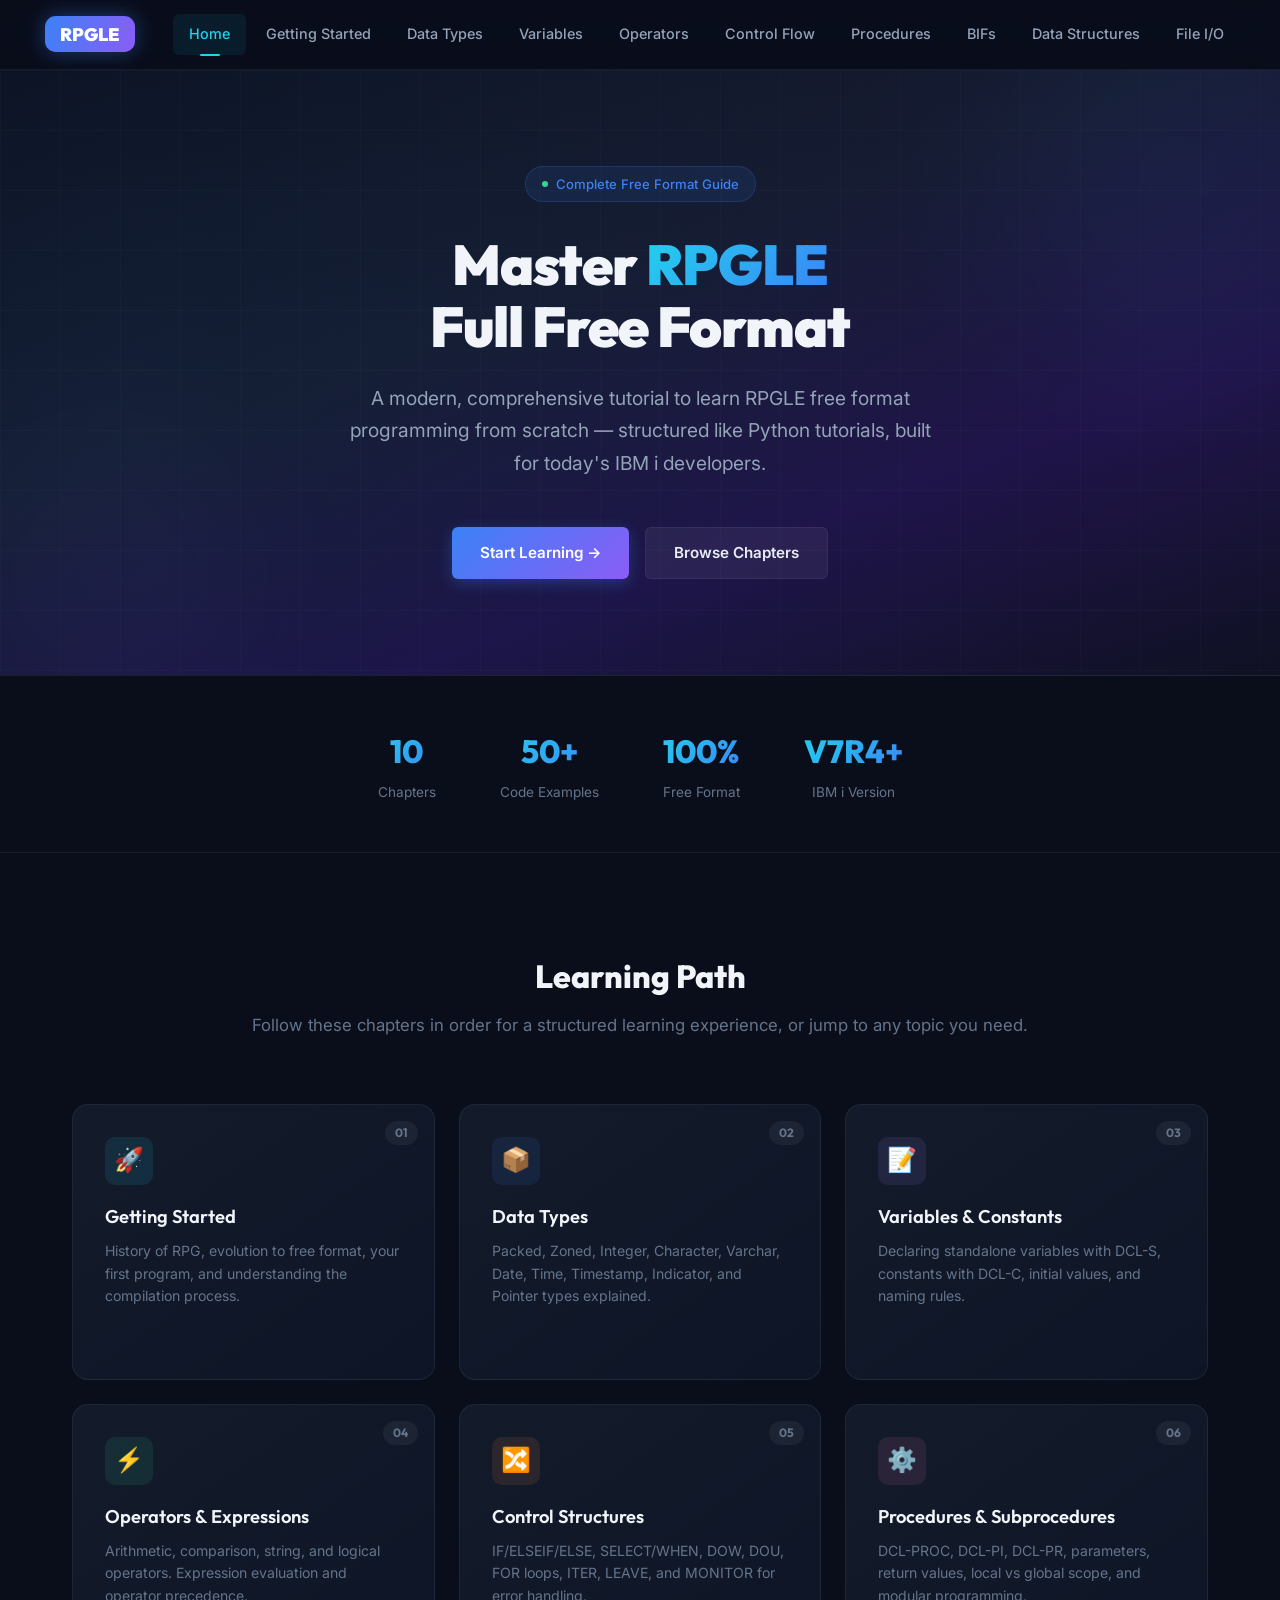
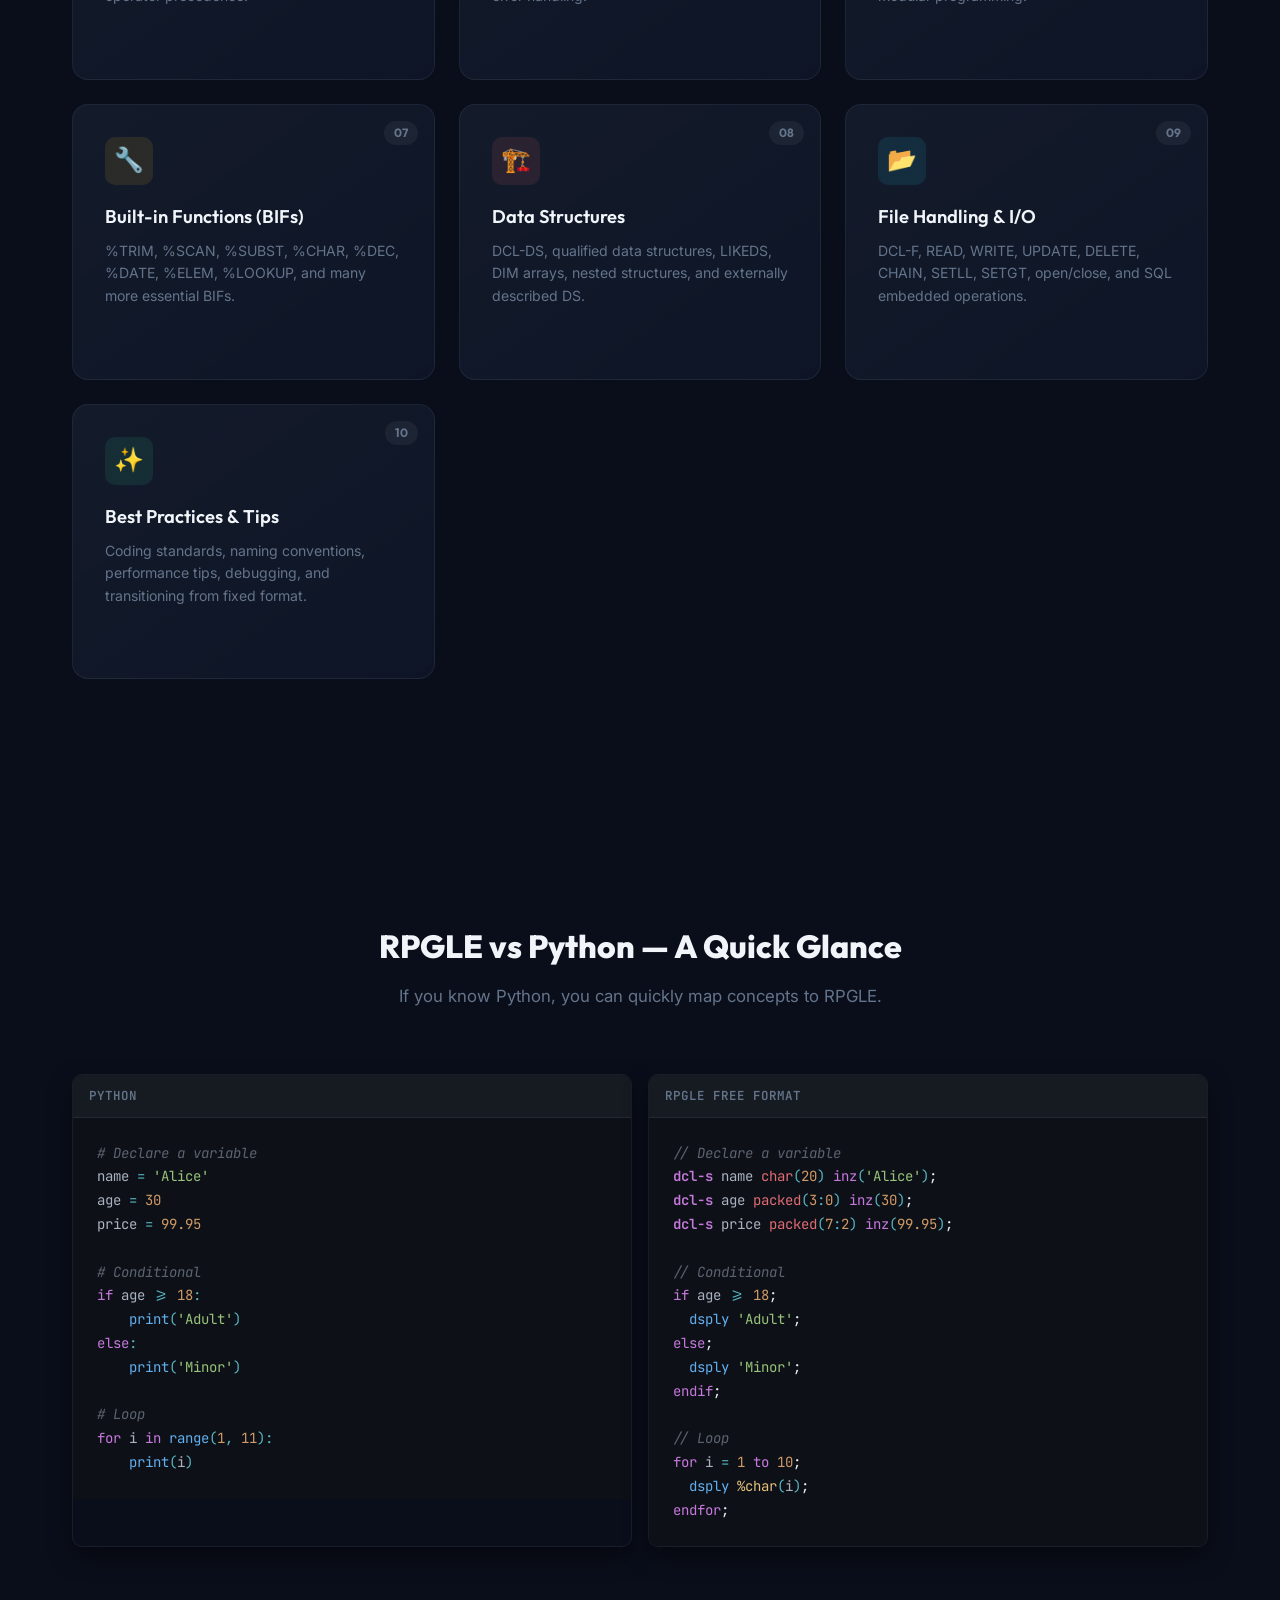
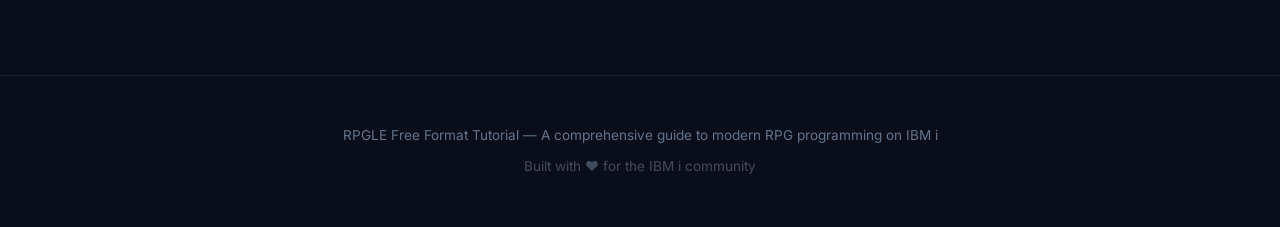
==== index.html @ e17cb0f4 "Initial commit: RPGLE Free Format Documentation" ====
<!DOCTYPE html>
<html lang="en">

<head>
  <meta charset="UTF-8">
  <meta name="viewport" content="width=device-width, initial-scale=1.0">
  <meta name="description"
    content="Learn RPGLE Full Free Format from scratch. A comprehensive, modern tutorial covering data types, variables, control structures, procedures, built-in functions, and more.">
  <title>RPGLE Free Format — Complete Programming Tutorial</title>
  <link rel="stylesheet" href="css/style.css">
  <link rel="icon"
    href="data:image/svg+xml,<svg xmlns='http://www.w3.org/2000/svg' viewBox='0 0 100 40'><rect width='100' height='40' rx='12' fill='%233b82f6'/><text x='50%25' y='58%25' text-anchor='middle' dominant-baseline='middle' fill='white' font-family='sans-serif' font-weight='900' font-size='18'>RPGLE</text></svg>">
</head>

<body>

  <!-- Header -->
  <header class="site-header">
    <div class="header-inner">
      <a href="index.html" class="logo">
        <div class="logo-icon">
          <svg viewBox="0 0 100 40" fill="none" xmlns="http://www.w3.org/2000/svg">
            <rect width="100" height="40" rx="12" fill="url(#logo_grad)" />
            <text x="50%" y="58%" text-anchor="middle" dominant-baseline="middle" fill="white"
              font-family="Outfit, sans-serif" font-weight="900" font-size="20">RPGLE</text>
            <defs>
              <linearGradient id="logo_grad" x1="0" y1="0" x2="100" y2="40" gradientUnits="userSpaceOnUse">
                <stop stop-color="#3b82f6" />
                <stop offset="1" stop-color="#8b5cf6" />
              </linearGradient>
            </defs>
          </svg>
        </div>
      </a>
      <nav>
        <ul class="nav-links">
          <li><a href="index.html" class="active">Home</a></li>
          <li><a href="pages/getting-started.html">Getting Started</a></li>
          <li><a href="pages/data-types.html">Data Types</a></li>
          <li><a href="pages/variables.html">Variables</a></li>
          <li><a href="pages/operators.html">Operators</a></li>
          <li><a href="pages/control-structures.html">Control Flow</a></li>
          <li><a href="pages/procedures.html">Procedures</a></li>
          <li><a href="pages/built-in-functions.html">BIFs</a></li>
          <li><a href="pages/data-structures.html">Data Structures</a></li>
          <li><a href="pages/file-operations.html">File I/O</a></li>
        </ul>
      </nav>
      <button class="menu-toggle" aria-label="Toggle menu">☰</button>
    </div>
  </header>

  <main class="main-wrapper">

    <!-- Hero Section -->
    <section class="hero">
      <div class="grid-bg"></div>
      <div class="orb orb-1"></div>
      <div class="orb orb-2"></div>
      <div class="hero-content">
        <div class="hero-badge">
          <span class="dot"></span>
          Complete Free Format Guide
        </div>
        <h1>
          <span class="line">Master <span class="gradient-text">RPGLE</span></span>
          <span class="line">Full Free Format</span>
        </h1>
        <p>A modern, comprehensive tutorial to learn RPGLE free format programming from scratch — structured like Python
          tutorials, built for today's IBM i developers.</p>
        <div class="hero-actions">
          <a href="pages/getting-started.html" class="btn btn-primary">
            Start Learning →
          </a>
          <a href="#chapters" class="btn btn-secondary">
            Browse Chapters
          </a>
        </div>
      </div>
    </section>

    <!-- Stats Bar -->
    <div class="stats-bar fade-in">
      <div class="stat-item">
        <div class="stat-value">10</div>
        <div class="stat-label">Chapters</div>
      </div>
      <div class="stat-item">
        <div class="stat-value">50+</div>
        <div class="stat-label">Code Examples</div>
      </div>
      <div class="stat-item">
        <div class="stat-value">100%</div>
        <div class="stat-label">Free Format</div>
      </div>
      <div class="stat-item">
        <div class="stat-value">V7R4+</div>
        <div class="stat-label">IBM i Version</div>
      </div>
    </div>

    <!-- Chapters Grid -->
    <section class="features-section" id="chapters">
      <h2>Learning Path</h2>
      <p>Follow these chapters in order for a structured learning experience, or jump to any topic you need.</p>

      <div class="cards-grid">

        <!-- Chapter 1 -->
        <a href="pages/getting-started.html" class="topic-card card-cyan fade-in">
          <span class="card-number">01</span>
          <div class="card-icon">🚀</div>
          <h3>Getting Started</h3>
          <p>History of RPG, evolution to free format, your first program, and understanding the compilation process.
          </p>
          <div class="card-arrow">Start here →</div>
        </a>

        <!-- Chapter 2 -->
        <a href="pages/data-types.html" class="topic-card card-blue fade-in">
          <span class="card-number">02</span>
          <div class="card-icon">📦</div>
          <h3>Data Types</h3>
          <p>Packed, Zoned, Integer, Character, Varchar, Date, Time, Timestamp, Indicator, and Pointer types explained.
          </p>
          <div class="card-arrow">Learn more →</div>
        </a>

        <!-- Chapter 3 -->
        <a href="pages/variables.html" class="topic-card card-purple fade-in">
          <span class="card-number">03</span>
          <div class="card-icon">📝</div>
          <h3>Variables & Constants</h3>
          <p>Declaring standalone variables with DCL-S, constants with DCL-C, initial values, and naming rules.</p>
          <div class="card-arrow">Learn more →</div>
        </a>

        <!-- Chapter 4 -->
        <a href="pages/operators.html" class="topic-card card-green fade-in">
          <span class="card-number">04</span>
          <div class="card-icon">⚡</div>
          <h3>Operators & Expressions</h3>
          <p>Arithmetic, comparison, string, and logical operators. Expression evaluation and operator precedence.</p>
          <div class="card-arrow">Learn more →</div>
        </a>

        <!-- Chapter 5 -->
        <a href="pages/control-structures.html" class="topic-card card-orange fade-in">
          <span class="card-number">05</span>
          <div class="card-icon">🔀</div>
          <h3>Control Structures</h3>
          <p>IF/ELSEIF/ELSE, SELECT/WHEN, DOW, DOU, FOR loops, ITER, LEAVE, and MONITOR for error handling.</p>
          <div class="card-arrow">Learn more →</div>
        </a>

        <!-- Chapter 6 -->
        <a href="pages/procedures.html" class="topic-card card-pink fade-in">
          <span class="card-number">06</span>
          <div class="card-icon">⚙️</div>
          <h3>Procedures & Subprocedures</h3>
          <p>DCL-PROC, DCL-PI, DCL-PR, parameters, return values, local vs global scope, and modular programming.</p>
          <div class="card-arrow">Learn more →</div>
        </a>

        <!-- Chapter 7 -->
        <a href="pages/built-in-functions.html" class="topic-card card-yellow fade-in">
          <span class="card-number">07</span>
          <div class="card-icon">🔧</div>
          <h3>Built-in Functions (BIFs)</h3>
          <p>%TRIM, %SCAN, %SUBST, %CHAR, %DEC, %DATE, %ELEM, %LOOKUP, and many more essential BIFs.</p>
          <div class="card-arrow">Learn more →</div>
        </a>

        <!-- Chapter 8 -->
        <a href="pages/data-structures.html" class="topic-card card-red fade-in">
          <span class="card-number">08</span>
          <div class="card-icon">🏗️</div>
          <h3>Data Structures</h3>
          <p>DCL-DS, qualified data structures, LIKEDS, DIM arrays, nested structures, and externally described DS.</p>
          <div class="card-arrow">Learn more →</div>
        </a>

        <!-- Chapter 9 -->
        <a href="pages/file-operations.html" class="topic-card card-cyan fade-in">
          <span class="card-number">09</span>
          <div class="card-icon">📂</div>
          <h3>File Handling & I/O</h3>
          <p>DCL-F, READ, WRITE, UPDATE, DELETE, CHAIN, SETLL, SETGT, open/close, and SQL embedded operations.</p>
          <div class="card-arrow">Learn more →</div>
        </a>

        <!-- Chapter 10 -->
        <a href="pages/best-practices.html" class="topic-card card-green fade-in">
          <span class="card-number">10</span>
          <div class="card-icon">✨</div>
          <h3>Best Practices & Tips</h3>
          <p>Coding standards, naming conventions, performance tips, debugging, and transitioning from fixed format.</p>
          <div class="card-arrow">Learn more →</div>
        </a>

      </div>
    </section>

    <!-- Quick Comparison Section -->
    <section class="features-section">
      <h2>RPGLE vs Python — A Quick Glance</h2>
      <p>If you know Python, you can quickly map concepts to RPGLE.</p>

      <div class="comparison-wrapper fade-in">
        <div class="code-block">
          <div class="code-header">
            <span class="code-lang">Python</span>
          </div>
          <div class="code-content">
            <pre><span class="cm"># Declare a variable</span>
<span class="id">name</span> <span class="op">=</span> <span class="st">'Alice'</span>
<span class="id">age</span> <span class="op">=</span> <span class="nm">30</span>
<span class="id">price</span> <span class="op">=</span> <span class="nm">99.95</span>

<span class="cm"># Conditional</span>
<span class="kw">if</span> <span class="id">age</span> <span class="op">>=</span> <span class="nm">18</span><span class="op">:</span>
    <span class="fn">print</span><span class="op">(</span><span class="st">'Adult'</span><span class="op">)</span>
<span class="kw">else</span><span class="op">:</span>
    <span class="fn">print</span><span class="op">(</span><span class="st">'Minor'</span><span class="op">)</span>

<span class="cm"># Loop</span>
<span class="kw">for</span> <span class="id">i</span> <span class="kw">in</span> <span class="fn">range</span><span class="op">(</span><span class="nm">1</span><span class="op">,</span> <span class="nm">11</span><span class="op">):</span>
    <span class="fn">print</span><span class="op">(</span><span class="id">i</span><span class="op">)</span></pre>
          </div>
        </div>

        <div class="code-block">
          <div class="code-header">
            <span class="code-lang">RPGLE Free Format</span>
          </div>
          <div class="code-content">
            <pre><span class="cm">// Declare a variable</span>
<span class="dc">dcl-s</span> <span class="id">name</span> <span class="dt">char</span><span class="op">(</span><span class="nm">20</span><span class="op">)</span> <span class="kw">inz</span><span class="op">(</span><span class="st">'Alice'</span><span class="op">)</span>;
<span class="dc">dcl-s</span> <span class="id">age</span> <span class="dt">packed</span><span class="op">(</span><span class="nm">3</span><span class="op">:</span><span class="nm">0</span><span class="op">)</span> <span class="kw">inz</span><span class="op">(</span><span class="nm">30</span><span class="op">)</span>;
<span class="dc">dcl-s</span> <span class="id">price</span> <span class="dt">packed</span><span class="op">(</span><span class="nm">7</span><span class="op">:</span><span class="nm">2</span><span class="op">)</span> <span class="kw">inz</span><span class="op">(</span><span class="nm">99.95</span><span class="op">)</span>;

<span class="cm">// Conditional</span>
<span class="kw">if</span> <span class="id">age</span> <span class="op">>=</span> <span class="nm">18</span>;
  <span class="fn">dsply</span> <span class="st">'Adult'</span>;
<span class="kw">else</span>;
  <span class="fn">dsply</span> <span class="st">'Minor'</span>;
<span class="kw">endif</span>;

<span class="cm">// Loop</span>
<span class="kw">for</span> <span class="id">i</span> <span class="op">=</span> <span class="nm">1</span> <span class="kw">to</span> <span class="nm">10</span>;
  <span class="fn">dsply</span> <span class="bi">%char</span><span class="op">(</span><span class="id">i</span><span class="op">)</span>;
<span class="kw">endfor</span>;</pre>
          </div>
        </div>
      </div>
    </section>

  </main>

  <!-- Footer -->
  <footer class="site-footer">
    <div class="footer-inner">
      <p>RPGLE Free Format Tutorial — A comprehensive guide to modern RPG programming on IBM i</p>
      <p style="margin-top: 8px; opacity: 0.6;">Built with ❤️ for the IBM i community</p>
    </div>
  </footer>

  <!-- Back to Top -->
  <button class="back-to-top" aria-label="Back to top">↑</button>

  <script src="js/main.js"></script>
</body>

</html>
---- css/style.css ----
/* ============================================
   RPGLE Free Format Tutorial - Design System
   ============================================ */

/* === Google Fonts === */
@import url('https://fonts.googleapis.com/css2?family=Inter:wght@300;400;500;600;700;800;900&family=JetBrains+Mono:wght@400;500;600;700&family=Outfit:wght@300;400;500;600;700;800&display=swap');

/* === CSS Custom Properties (Design Tokens) === */
:root {
    /* Color Palette */
    --bg-primary: #0a0e1a;
    --bg-secondary: #111827;
    --bg-tertiary: #1a2035;
    --bg-card: #151c2e;
    --bg-card-hover: #1c2540;
    --bg-code: #0d1117;
    --bg-code-header: #161b22;
    --bg-inline-code: rgba(99, 179, 237, 0.12);

    --text-primary: #e8edf5;
    --text-secondary: #94a3b8;
    --text-tertiary: #64748b;
    --text-accent: #38bdf8;
    --text-heading: #f1f5f9;

    --accent-cyan: #22d3ee;
    --accent-blue: #3b82f6;
    --accent-purple: #a78bfa;
    --accent-pink: #f472b6;
    --accent-green: #34d399;
    --accent-orange: #fb923c;
    --accent-yellow: #fbbf24;
    --accent-red: #f87171;

    --gradient-primary: linear-gradient(135deg, #3b82f6, #8b5cf6);
    --gradient-secondary: linear-gradient(135deg, #22d3ee, #3b82f6);
    --gradient-accent: linear-gradient(135deg, #a78bfa, #f472b6);
    --gradient-hero: linear-gradient(160deg, #0a0e1a 0%, #111827 40%, #1a1040 70%, #0a0e1a 100%);
    --gradient-card: linear-gradient(145deg, rgba(30, 41, 59, 0.5), rgba(15, 23, 42, 0.8));

    --border-color: rgba(148, 163, 184, 0.1);
    --border-active: rgba(59, 130, 246, 0.5);

    --shadow-sm: 0 1px 2px rgba(0, 0, 0, 0.3);
    --shadow-md: 0 4px 6px -1px rgba(0, 0, 0, 0.4);
    --shadow-lg: 0 10px 25px -3px rgba(0, 0, 0, 0.5);
    --shadow-xl: 0 25px 50px -12px rgba(0, 0, 0, 0.6);
    --shadow-glow: 0 0 40px rgba(59, 130, 246, 0.15);
    --shadow-glow-cyan: 0 0 40px rgba(34, 211, 238, 0.1);

    /* Typography */
    --font-sans: 'Inter', -apple-system, BlinkMacSystemFont, 'Segoe UI', sans-serif;
    --font-heading: 'Outfit', 'Inter', sans-serif;
    --font-mono: 'JetBrains Mono', 'Fira Code', 'Consolas', monospace;

    /* Spacing */
    --space-xs: 0.25rem;
    --space-sm: 0.5rem;
    --space-md: 1rem;
    --space-lg: 1.5rem;
    --space-xl: 2rem;
    --space-2xl: 3rem;
    --space-3xl: 4rem;
    --space-4xl: 6rem;

    /* Radius */
    --radius-sm: 6px;
    --radius-md: 10px;
    --radius-lg: 16px;
    --radius-xl: 24px;
    --radius-full: 9999px;

    /* Transitions */
    --transition-fast: 150ms ease;
    --transition-base: 250ms ease;
    --transition-slow: 400ms ease;
    --transition-spring: 500ms cubic-bezier(0.34, 1.56, 0.64, 1);

    /* Layout */
    --max-width: 1200px;
    --sidebar-width: 280px;
    --header-height: 70px;
}

/* === Reset & Base === */
*,
*::before,
*::after {
    margin: 0;
    padding: 0;
    box-sizing: border-box;
}

html {
    scroll-behavior: smooth;
    scroll-padding-top: calc(var(--header-height) + 20px);
}

body {
    font-family: var(--font-sans);
    background: var(--bg-primary);
    color: var(--text-primary);
    line-height: 1.7;
    font-size: 16px;
    -webkit-font-smoothing: antialiased;
    -moz-osx-font-smoothing: grayscale;
    overflow-x: hidden;
}

a {
    color: var(--accent-cyan);
    text-decoration: none;
    transition: color var(--transition-fast);
}

a:hover {
    color: var(--accent-blue);
}

img {
    max-width: 100%;
    height: auto;
}

/* === Scrollbar === */
::-webkit-scrollbar {
    width: 8px;
    height: 8px;
}

::-webkit-scrollbar-track {
    background: var(--bg-primary);
}

::-webkit-scrollbar-thumb {
    background: var(--bg-tertiary);
    border-radius: var(--radius-full);
}

::-webkit-scrollbar-thumb:hover {
    background: var(--text-tertiary);
}

/* === Selection === */
::selection {
    background: rgba(59, 130, 246, 0.3);
    color: var(--text-primary);
}

/* === Header / Navigation === */
.site-header {
    position: fixed;
    top: 0;
    left: 0;
    right: 0;
    height: var(--header-height);
    background: rgba(10, 14, 26, 0.85);
    backdrop-filter: blur(20px) saturate(180%);
    -webkit-backdrop-filter: blur(20px) saturate(180%);
    border-bottom: 1px solid var(--border-color);
    z-index: 1000;
    display: flex;
    align-items: center;
    justify-content: center;
    padding: 0 var(--space-xl);
}

.header-inner {
    display: flex;
    align-items: center;
    justify-content: space-between;
    width: 100%;
    max-width: var(--max-width);
}

.logo {
    display: flex;
    align-items: center;
    text-decoration: none;
    transition: transform var(--transition-base);
}

.logo:hover {
    transform: scale(1.05);
}

.logo .logo-icon {
    width: 100px;
    height: 36px;
    display: flex;
    align-items: center;
    justify-content: center;
    position: relative;
    transition: all var(--transition-spring);
}

.logo:hover .logo-icon {
    transform: translateY(-2px);
}

.logo .logo-icon svg {
    width: 100%;
    height: 100%;
    filter: drop-shadow(0 0 10px rgba(59, 130, 246, 0.4));
}

.logo span {
    letter-spacing: -0.5px;
}

.logo span.highlight {
    background: var(--gradient-secondary);
    -webkit-background-clip: text;
    -webkit-text-fill-color: transparent;
    background-clip: text;
    font-weight: 900;
}

.nav-links {
    display: flex;
    align-items: center;
    gap: var(--space-xs);
    list-style: none;
}

.nav-links a {
    display: flex;
    align-items: center;
    gap: 6px;
    padding: 8px 16px;
    border-radius: var(--radius-sm);
    color: var(--text-secondary);
    font-size: 0.9rem;
    font-weight: 500;
    transition: all var(--transition-base);
    position: relative;
}

.nav-links a:hover {
    color: var(--text-primary);
    background: rgba(255, 255, 255, 0.05);
}

.nav-links a.active {
    color: var(--accent-cyan);
    background: rgba(34, 211, 238, 0.08);
}

.nav-links a.active::after {
    content: '';
    position: absolute;
    bottom: -1px;
    left: 50%;
    transform: translateX(-50%);
    width: 20px;
    height: 2px;
    background: var(--accent-cyan);
    border-radius: var(--radius-full);
}

/* Mobile Menu Toggle */
.menu-toggle {
    display: none;
    background: none;
    border: none;
    color: var(--text-secondary);
    font-size: 1.5rem;
    cursor: pointer;
    padding: 8px;
}

/* === Main Layout === */
.main-wrapper {
    margin-top: var(--header-height);
    min-height: calc(100vh - var(--header-height));
}

/* === Page Content with Sidebar === */
.page-layout {
    display: flex;
    max-width: var(--max-width);
    margin: 0 auto;
    padding: var(--space-2xl) var(--space-xl);
    gap: var(--space-3xl);
}

/* === Sidebar Navigation === */
.sidebar {
    position: sticky;
    top: calc(var(--header-height) + 24px);
    width: var(--sidebar-width);
    flex-shrink: 0;
    max-height: calc(100vh - var(--header-height) - 48px);
    overflow-y: auto;
    padding-right: var(--space-md);
}

.sidebar::-webkit-scrollbar {
    width: 3px;
}

.sidebar-section {
    margin-bottom: var(--space-xl);
}

.sidebar-title {
    font-family: var(--font-heading);
    font-size: 0.75rem;
    font-weight: 700;
    text-transform: uppercase;
    letter-spacing: 1.5px;
    color: var(--text-tertiary);
    margin-bottom: var(--space-sm);
    padding-left: var(--space-sm);
}

.sidebar-links {
    list-style: none;
    display: flex;
    flex-direction: column;
    gap: 2px;
}

.sidebar-links a {
    display: block;
    padding: 8px 12px;
    border-radius: var(--radius-sm);
    color: var(--text-secondary);
    font-size: 0.875rem;
    font-weight: 450;
    transition: all var(--transition-fast);
    border-left: 2px solid transparent;
}

.sidebar-links a:hover {
    color: var(--text-primary);
    background: rgba(255, 255, 255, 0.03);
    border-left-color: var(--border-active);
}

.sidebar-links a.active {
    color: var(--accent-cyan);
    background: rgba(34, 211, 238, 0.06);
    border-left-color: var(--accent-cyan);
    font-weight: 500;
}

.sidebar-links .sub-link {
    padding-left: 28px;
    font-size: 0.82rem;
}

/* === Content Area === */
.content {
    flex: 1;
    min-width: 0;
    max-width: 820px;
}

/* === Typography === */
.content h1 {
    font-family: var(--font-heading);
    font-size: 2.5rem;
    font-weight: 800;
    color: var(--text-heading);
    line-height: 1.2;
    margin-bottom: var(--space-md);
    letter-spacing: -0.5px;
}

.content h1 .gradient-text {
    background: var(--gradient-secondary);
    -webkit-background-clip: text;
    -webkit-text-fill-color: transparent;
    background-clip: text;
}

.content h2 {
    font-family: var(--font-heading);
    font-size: 1.75rem;
    font-weight: 700;
    color: var(--text-heading);
    margin-top: var(--space-3xl);
    margin-bottom: var(--space-lg);
    padding-bottom: var(--space-sm);
    border-bottom: 1px solid var(--border-color);
    letter-spacing: -0.3px;
}

.content h3 {
    font-family: var(--font-heading);
    font-size: 1.3rem;
    font-weight: 600;
    color: var(--text-heading);
    margin-top: var(--space-2xl);
    margin-bottom: var(--space-md);
}

.content h4 {
    font-family: var(--font-heading);
    font-size: 1.1rem;
    font-weight: 600;
    color: var(--text-heading);
    margin-top: var(--space-xl);
    margin-bottom: var(--space-sm);
}

.content p {
    color: var(--text-secondary);
    margin-bottom: var(--space-lg);
    font-size: 1rem;
    line-height: 1.8;
}

.content .lead {
    font-size: 1.15rem;
    color: var(--text-secondary);
    line-height: 1.8;
    margin-bottom: var(--space-2xl);
}

.content ul,
.content ol {
    margin-bottom: var(--space-lg);
    padding-left: var(--space-xl);
    color: var(--text-secondary);
}

.content li {
    margin-bottom: var(--space-sm);
    line-height: 1.7;
}

.content li::marker {
    color: var(--accent-cyan);
}

/* === Code Blocks === */
.code-block {
    margin: var(--space-lg) 0 var(--space-xl);
    border-radius: var(--radius-md);
    overflow: hidden;
    border: 1px solid var(--border-color);
    box-shadow: var(--shadow-lg);
}

.code-header {
    display: flex;
    align-items: center;
    justify-content: space-between;
    background: var(--bg-code-header);
    padding: 10px 16px;
    border-bottom: 1px solid var(--border-color);
}

.code-header .code-lang {
    font-family: var(--font-mono);
    font-size: 0.78rem;
    font-weight: 600;
    color: var(--text-tertiary);
    text-transform: uppercase;
    letter-spacing: 1px;
}

.code-header .code-filename {
    font-family: var(--font-mono);
    font-size: 0.82rem;
    color: var(--text-secondary);
}

.code-header .copy-btn {
    background: none;
    border: 1px solid var(--border-color);
    color: var(--text-tertiary);
    padding: 4px 12px;
    border-radius: var(--radius-sm);
    font-family: var(--font-sans);
    font-size: 0.75rem;
    cursor: pointer;
    transition: all var(--transition-fast);
    display: flex;
    align-items: center;
    gap: 4px;
}

.code-header .copy-btn:hover {
    color: var(--text-primary);
    border-color: var(--text-tertiary);
    background: rgba(255, 255, 255, 0.05);
}

.code-header .copy-btn.copied {
    color: var(--accent-green);
    border-color: var(--accent-green);
}

.code-content {
    background: var(--bg-code);
    padding: var(--space-lg);
    overflow-x: auto;
}

.code-content pre {
    margin: 0;
    font-family: var(--font-mono);
    font-size: 0.875rem;
    line-height: 1.7;
    color: var(--text-primary);
    tab-size: 2;
}

.code-content .line-numbers {
    user-select: none;
    color: var(--text-tertiary);
    margin-right: var(--space-lg);
    text-align: right;
}

/* Inline code */
code:not(pre code) {
    font-family: var(--font-mono);
    font-size: 0.88em;
    background: var(--bg-inline-code);
    color: var(--accent-cyan);
    padding: 2px 8px;
    border-radius: 4px;
    font-weight: 500;
}

/* Syntax Highlighting */
.kw {
    color: #c678dd;
}

/* Keywords */
.bi {
    color: #e5c07b;
}

/* Built-in functions */
.st {
    color: #98c379;
}

/* Strings */
.cm {
    color: #5c6370;
    font-style: italic;
}

/* Comments */
.dt {
    color: #e06c75;
}

/* Data types */
.nm {
    color: #d19a66;
}

/* Numbers */
.op {
    color: #56b6c2;
}

/* Operators */
.fn {
    color: #61afef;
}

/* Function names */
.dc {
    color: #c678dd;
    font-weight: 600;
}

/* Declarations */
.id {
    color: #abb2bf;
}

/* Identifiers */
.sp {
    color: #e06c75;
}

/* Special values */

/* === Info/Note/Warning Boxes === */
.info-box {
    padding: var(--space-lg) var(--space-xl);
    border-radius: var(--radius-md);
    margin: var(--space-lg) 0 var(--space-xl);
    border-left: 4px solid;
    position: relative;
}

.info-box .box-title {
    font-family: var(--font-heading);
    font-weight: 700;
    font-size: 0.9rem;
    margin-bottom: var(--space-xs);
    display: flex;
    align-items: center;
    gap: var(--space-sm);
}

.info-box p {
    margin-bottom: 0;
    font-size: 0.92rem;
}

.info-box.note {
    background: rgba(59, 130, 246, 0.08);
    border-color: var(--accent-blue);
}

.info-box.note .box-title {
    color: var(--accent-blue);
}

.info-box.tip {
    background: rgba(52, 211, 153, 0.08);
    border-color: var(--accent-green);
}

.info-box.tip .box-title {
    color: var(--accent-green);
}

.info-box.warning {
    background: rgba(251, 146, 60, 0.08);
    border-color: var(--accent-orange);
}

.info-box.warning .box-title {
    color: var(--accent-orange);
}

.info-box.important {
    background: rgba(248, 113, 113, 0.08);
    border-color: var(--accent-red);
}

.info-box.important .box-title {
    color: var(--accent-red);
}

/* === Comparison Table === */
.comparison-table {
    width: 100%;
    border-collapse: separate;
    border-spacing: 0;
    margin: var(--space-lg) 0 var(--space-xl);
    border-radius: var(--radius-md);
    overflow: hidden;
    border: 1px solid var(--border-color);
}

.comparison-table thead th {
    background: var(--bg-code-header);
    padding: 14px 18px;
    text-align: left;
    font-family: var(--font-heading);
    font-weight: 600;
    font-size: 0.9rem;
    color: var(--text-heading);
    border-bottom: 1px solid var(--border-color);
}

.comparison-table tbody td {
    padding: 12px 18px;
    border-bottom: 1px solid var(--border-color);
    font-size: 0.9rem;
    color: var(--text-secondary);
    vertical-align: top;
}

.comparison-table tbody tr:last-child td {
    border-bottom: none;
}

.comparison-table tbody tr:hover {
    background: rgba(255, 255, 255, 0.02);
}

.comparison-table code {
    font-size: 0.84rem;
}

/* === Cards Grid (Home Page) === */
.cards-grid {
    display: grid;
    grid-template-columns: repeat(auto-fill, minmax(280px, 1fr));
    gap: var(--space-lg);
    margin: var(--space-2xl) 0;
}

.topic-card {
    background: var(--gradient-card);
    border: 1px solid var(--border-color);
    border-radius: var(--radius-lg);
    padding: var(--space-xl);
    transition: all var(--transition-base);
    cursor: pointer;
    text-decoration: none;
    display: flex;
    flex-direction: column;
    position: relative;
    overflow: hidden;
}

.topic-card::before {
    content: '';
    position: absolute;
    top: 0;
    left: 0;
    right: 0;
    height: 3px;
    background: var(--gradient-primary);
    transform: scaleX(0);
    transform-origin: left;
    transition: transform var(--transition-base);
}

.topic-card:hover {
    border-color: var(--border-active);
    transform: translateY(-4px);
    box-shadow: var(--shadow-glow);
}

.topic-card:hover::before {
    transform: scaleX(1);
}

.topic-card .card-icon {
    width: 48px;
    height: 48px;
    border-radius: var(--radius-md);
    display: flex;
    align-items: center;
    justify-content: center;
    font-size: 1.5rem;
    margin-bottom: var(--space-md);
    background: rgba(59, 130, 246, 0.1);
    color: var(--accent-blue);
}

.topic-card .card-number {
    position: absolute;
    top: 16px;
    right: 16px;
    font-family: var(--font-heading);
    font-size: 0.75rem;
    font-weight: 700;
    color: var(--text-tertiary);
    background: rgba(255, 255, 255, 0.05);
    padding: 2px 10px;
    border-radius: var(--radius-full);
}

.topic-card h3 {
    font-family: var(--font-heading);
    font-size: 1.15rem;
    font-weight: 600;
    color: var(--text-heading);
    margin-bottom: var(--space-sm);
    margin-top: 0;
}

.topic-card p {
    font-size: 0.88rem;
    color: var(--text-tertiary);
    line-height: 1.6;
    flex: 1;
    margin-bottom: 0;
}

.topic-card .card-arrow {
    margin-top: var(--space-md);
    color: var(--accent-cyan);
    font-size: 0.85rem;
    font-weight: 500;
    display: flex;
    align-items: center;
    gap: 6px;
    opacity: 0;
    transform: translateX(-8px);
    transition: all var(--transition-base);
}

.topic-card:hover .card-arrow {
    opacity: 1;
    transform: translateX(0);
}

/* Card icon color variants */
.topic-card.card-cyan .card-icon {
    background: rgba(34, 211, 238, 0.1);
    color: var(--accent-cyan);
}

.topic-card.card-purple .card-icon {
    background: rgba(167, 139, 250, 0.1);
    color: var(--accent-purple);
}

.topic-card.card-pink .card-icon {
    background: rgba(244, 114, 182, 0.1);
    color: var(--accent-pink);
}

.topic-card.card-green .card-icon {
    background: rgba(52, 211, 153, 0.1);
    color: var(--accent-green);
}

.topic-card.card-orange .card-icon {
    background: rgba(251, 146, 60, 0.1);
    color: var(--accent-orange);
}

.topic-card.card-yellow .card-icon {
    background: rgba(251, 191, 36, 0.1);
    color: var(--accent-yellow);
}

.topic-card.card-red .card-icon {
    background: rgba(248, 113, 113, 0.1);
    color: var(--accent-red);
}

.topic-card.card-blue .card-icon {
    background: rgba(59, 130, 246, 0.1);
    color: var(--accent-blue);
}

/* === Hero Section (Home) === */
.hero {
    position: relative;
    padding: var(--space-4xl) var(--space-xl);
    text-align: center;
    background: var(--gradient-hero);
    overflow: hidden;
    border-bottom: 1px solid var(--border-color);
}

.hero::before {
    content: '';
    position: absolute;
    top: -50%;
    left: -50%;
    width: 200%;
    height: 200%;
    background: radial-gradient(circle at 30% 50%, rgba(59, 130, 246, 0.08) 0%, transparent 50%),
        radial-gradient(circle at 70% 50%, rgba(139, 92, 246, 0.06) 0%, transparent 50%);
    animation: heroFloat 20s ease-in-out infinite;
}

@keyframes heroFloat {

    0%,
    100% {
        transform: translate(0, 0) rotate(0deg);
    }

    25% {
        transform: translate(-2%, 1%) rotate(1deg);
    }

    50% {
        transform: translate(1%, -1%) rotate(-0.5deg);
    }

    75% {
        transform: translate(-1%, 2%) rotate(0.5deg);
    }
}

.hero-content {
    position: relative;
    z-index: 1;
    max-width: 800px;
    margin: 0 auto;
}

.hero-badge {
    display: inline-flex;
    align-items: center;
    gap: 8px;
    padding: 6px 16px;
    background: rgba(59, 130, 246, 0.1);
    border: 1px solid rgba(59, 130, 246, 0.2);
    border-radius: var(--radius-full);
    font-size: 0.82rem;
    font-weight: 500;
    color: var(--accent-blue);
    margin-bottom: var(--space-xl);
    animation: fadeInDown 0.6s ease forwards;
}

.hero-badge .dot {
    width: 6px;
    height: 6px;
    background: var(--accent-green);
    border-radius: 50%;
    animation: pulse 2s ease-in-out infinite;
}

@keyframes pulse {

    0%,
    100% {
        opacity: 1;
    }

    50% {
        opacity: 0.4;
    }
}

.hero h1 {
    font-family: var(--font-heading);
    font-size: 3.5rem;
    font-weight: 900;
    line-height: 1.1;
    color: var(--text-heading);
    margin-bottom: var(--space-lg);
    letter-spacing: -1px;
    animation: fadeInUp 0.6s ease 0.1s forwards;
    opacity: 0;
}

.hero h1 .line {
    display: block;
}

.hero h1 .gradient-text {
    background: var(--gradient-secondary);
    -webkit-background-clip: text;
    -webkit-text-fill-color: transparent;
    background-clip: text;
}

.hero p {
    font-size: 1.2rem;
    color: var(--text-secondary);
    line-height: 1.7;
    max-width: 600px;
    margin: 0 auto var(--space-2xl);
    animation: fadeInUp 0.6s ease 0.2s forwards;
    opacity: 0;
}

.hero-actions {
    display: flex;
    gap: var(--space-md);
    justify-content: center;
    flex-wrap: wrap;
    animation: fadeInUp 0.6s ease 0.3s forwards;
    opacity: 0;
}

@keyframes fadeInUp {
    from {
        opacity: 0;
        transform: translateY(20px);
    }

    to {
        opacity: 1;
        transform: translateY(0);
    }
}

@keyframes fadeInDown {
    from {
        opacity: 0;
        transform: translateY(-10px);
    }

    to {
        opacity: 1;
        transform: translateY(0);
    }
}

/* === Buttons === */
.btn {
    display: inline-flex;
    align-items: center;
    gap: 8px;
    padding: 12px 28px;
    border-radius: var(--radius-sm);
    font-family: var(--font-sans);
    font-size: 0.95rem;
    font-weight: 600;
    cursor: pointer;
    transition: all var(--transition-base);
    border: none;
    text-decoration: none;
}

.btn-primary {
    background: var(--gradient-primary);
    color: white;
    box-shadow: 0 4px 15px rgba(59, 130, 246, 0.3);
}

.btn-primary:hover {
    transform: translateY(-2px);
    box-shadow: 0 8px 25px rgba(59, 130, 246, 0.4);
    color: white;
}

.btn-secondary {
    background: rgba(255, 255, 255, 0.06);
    color: var(--text-primary);
    border: 1px solid var(--border-color);
}

.btn-secondary:hover {
    background: rgba(255, 255, 255, 0.1);
    border-color: var(--text-tertiary);
    color: var(--text-primary);
}

/* === Chapter Navigation (Prev/Next) === */
.chapter-nav {
    display: flex;
    justify-content: space-between;
    gap: var(--space-lg);
    margin-top: var(--space-4xl);
    padding-top: var(--space-2xl);
    border-top: 1px solid var(--border-color);
}

.chapter-link {
    display: flex;
    flex-direction: column;
    gap: 4px;
    padding: var(--space-lg);
    background: var(--gradient-card);
    border: 1px solid var(--border-color);
    border-radius: var(--radius-md);
    text-decoration: none;
    transition: all var(--transition-base);
    flex: 1;
    max-width: 48%;
}

.chapter-link:hover {
    border-color: var(--border-active);
    transform: translateY(-2px);
    box-shadow: var(--shadow-glow);
}

.chapter-link .label {
    font-size: 0.78rem;
    font-weight: 500;
    color: var(--text-tertiary);
    text-transform: uppercase;
    letter-spacing: 1px;
}

.chapter-link .title {
    font-family: var(--font-heading);
    font-size: 1.05rem;
    font-weight: 600;
    color: var(--text-heading);
}

.chapter-link.next {
    text-align: right;
    margin-left: auto;
}

/* === Footer === */
.site-footer {
    border-top: 1px solid var(--border-color);
    padding: var(--space-2xl) var(--space-xl);
    text-align: center;
    color: var(--text-tertiary);
    font-size: 0.85rem;
}

.site-footer .footer-inner {
    max-width: var(--max-width);
    margin: 0 auto;
}

/* === Badges / Tags === */
.badge {
    display: inline-flex;
    align-items: center;
    padding: 3px 10px;
    border-radius: var(--radius-full);
    font-size: 0.72rem;
    font-weight: 600;
    text-transform: uppercase;
    letter-spacing: 0.5px;
}

.badge-blue {
    background: rgba(59, 130, 246, 0.15);
    color: var(--accent-blue);
}

.badge-green {
    background: rgba(52, 211, 153, 0.15);
    color: var(--accent-green);
}

.badge-purple {
    background: rgba(167, 139, 250, 0.15);
    color: var(--accent-purple);
}

.badge-orange {
    background: rgba(251, 146, 60, 0.15);
    color: var(--accent-orange);
}

/* === Feature Grid (Home) === */
.features-section {
    padding: var(--space-4xl) var(--space-xl);
    max-width: var(--max-width);
    margin: 0 auto;
}

.features-section>h2 {
    font-family: var(--font-heading);
    font-size: 2rem;
    font-weight: 800;
    text-align: center;
    color: var(--text-heading);
    margin-bottom: var(--space-sm);
}

.features-section>p {
    text-align: center;
    color: var(--text-tertiary);
    margin-bottom: var(--space-3xl);
    font-size: 1.05rem;
}

/* === Stats Bar (Home) === */
.stats-bar {
    display: flex;
    justify-content: center;
    gap: var(--space-3xl);
    padding: var(--space-2xl) var(--space-xl);
    border-bottom: 1px solid var(--border-color);
    flex-wrap: wrap;
}

.stat-item {
    text-align: center;
}

.stat-value {
    font-family: var(--font-heading);
    font-size: 2rem;
    font-weight: 800;
    background: var(--gradient-secondary);
    -webkit-background-clip: text;
    -webkit-text-fill-color: transparent;
    background-clip: text;
}

.stat-label {
    font-size: 0.85rem;
    color: var(--text-tertiary);
    margin-top: 2px;
}

/* === Animated Background Grid === */
.grid-bg {
    position: absolute;
    inset: 0;
    background-image:
        linear-gradient(rgba(148, 163, 184, 0.03) 1px, transparent 1px),
        linear-gradient(90deg, rgba(148, 163, 184, 0.03) 1px, transparent 1px);
    background-size: 60px 60px;
    pointer-events: none;
}

/* === Floating Orbs === */
.orb {
    position: absolute;
    border-radius: 50%;
    filter: blur(80px);
    pointer-events: none;
    opacity: 0.4;
}

.orb-1 {
    width: 400px;
    height: 400px;
    background: rgba(59, 130, 246, 0.15);
    top: -100px;
    right: -100px;
    animation: orbFloat1 15s ease-in-out infinite;
}

.orb-2 {
    width: 300px;
    height: 300px;
    background: rgba(139, 92, 246, 0.12);
    bottom: -50px;
    left: -50px;
    animation: orbFloat2 18s ease-in-out infinite;
}

@keyframes orbFloat1 {

    0%,
    100% {
        transform: translate(0, 0);
    }

    50% {
        transform: translate(-30px, 30px);
    }
}

@keyframes orbFloat2 {

    0%,
    100% {
        transform: translate(0, 0);
    }

    50% {
        transform: translate(20px, -20px);
    }
}

/* === Section Divider === */
.section-divider {
    height: 1px;
    background: linear-gradient(90deg, transparent, var(--border-color), transparent);
    margin: var(--space-3xl) 0;
}

/* === Responsive Design === */
@media (max-width: 1024px) {
    .page-layout {
        flex-direction: column;
        padding: var(--space-xl);
    }

    .sidebar {
        position: static;
        width: 100%;
        max-height: none;
        display: none;
    }

    .sidebar.mobile-open {
        display: block;
        margin-bottom: var(--space-xl);
    }

    .content h1 {
        font-size: 2rem;
    }

    .hero h1 {
        font-size: 2.5rem;
    }
}

@media (max-width: 768px) {
    :root {
        --header-height: 60px;
    }

    .nav-links {
        display: none;
    }

    .nav-links.mobile-open {
        display: flex;
        position: absolute;
        top: var(--header-height);
        left: 0;
        right: 0;
        flex-direction: column;
        background: var(--bg-secondary);
        border-bottom: 1px solid var(--border-color);
        padding: var(--space-md);
    }

    .menu-toggle {
        display: block;
    }

    .hero {
        padding: var(--space-2xl) var(--space-md);
    }

    .hero h1 {
        font-size: 2rem;
    }

    .hero p {
        font-size: 1rem;
    }

    .cards-grid {
        grid-template-columns: 1fr;
    }

    .chapter-nav {
        flex-direction: column;
    }

    .chapter-link {
        max-width: 100%;
    }

    .stats-bar {
        gap: var(--space-xl);
    }

    .comparison-table {
        font-size: 0.85rem;
    }

    .code-content {
        padding: var(--space-md);
    }

    .code-content pre {
        font-size: 0.8rem;
    }
}

/* === Animate on Scroll Utility === */
.fade-in {
    opacity: 0;
    transform: translateY(20px);
    transition: opacity 0.6s ease, transform 0.6s ease;
}

.fade-in.visible {
    opacity: 1;
    transform: translateY(0);
}

/* === Breadcrumb === */
.breadcrumb {
    display: flex;
    align-items: center;
    gap: 8px;
    font-size: 0.85rem;
    color: var(--text-tertiary);
    margin-bottom: var(--space-lg);
}

.breadcrumb a {
    color: var(--text-tertiary);
}

.breadcrumb a:hover {
    color: var(--accent-cyan);
}

.breadcrumb .sep {
    color: var(--text-tertiary);
    opacity: 0.5;
}

/* === Back-to-top button === */
.back-to-top {
    position: fixed;
    bottom: 30px;
    right: 30px;
    width: 44px;
    height: 44px;
    background: var(--gradient-primary);
    border: none;
    border-radius: var(--radius-full);
    color: white;
    font-size: 1.2rem;
    cursor: pointer;
    display: flex;
    align-items: center;
    justify-content: center;
    z-index: 999;
    opacity: 0;
    visibility: hidden;
    transition: all var(--transition-base);
    box-shadow: var(--shadow-lg);
}

.back-to-top.visible {
    opacity: 1;
    visibility: visible;
}

.back-to-top:hover {
    transform: translateY(-3px);
    box-shadow: 0 8px 25px rgba(59, 130, 246, 0.4);
}

/* === Python vs RPGLE Comparison === */
.comparison-wrapper {
    display: grid;
    grid-template-columns: 1fr 1fr;
    gap: var(--space-md);
    margin: var(--space-lg) 0 var(--space-xl);
}

.comparison-wrapper .code-block {
    margin: 0;
}

@media (max-width: 768px) {
    .comparison-wrapper {
        grid-template-columns: 1fr;
    }
}

/* === Topic List (alt style) === */
.topic-list {
    list-style: none;
    padding: 0;
    margin: var(--space-xl) 0;
}

.topic-list li {
    display: flex;
    align-items: flex-start;
    gap: var(--space-md);
    padding: var(--space-lg);
    border: 1px solid var(--border-color);
    border-radius: var(--radius-md);
    margin-bottom: var(--space-sm);
    background: var(--gradient-card);
    transition: all var(--transition-fast);
}

.topic-list li:hover {
    border-color: var(--border-active);
}

.topic-list .topic-icon {
    font-size: 1.5rem;
    flex-shrink: 0;
    margin-top: 2px;
}

.topic-list .topic-content h4 {
    margin: 0 0 4px;
    font-family: var(--font-heading);
    font-weight: 600;
    color: var(--text-heading);
}

.topic-list .topic-content p {
    margin: 0;
    font-size: 0.88rem;
    color: var(--text-tertiary);
}
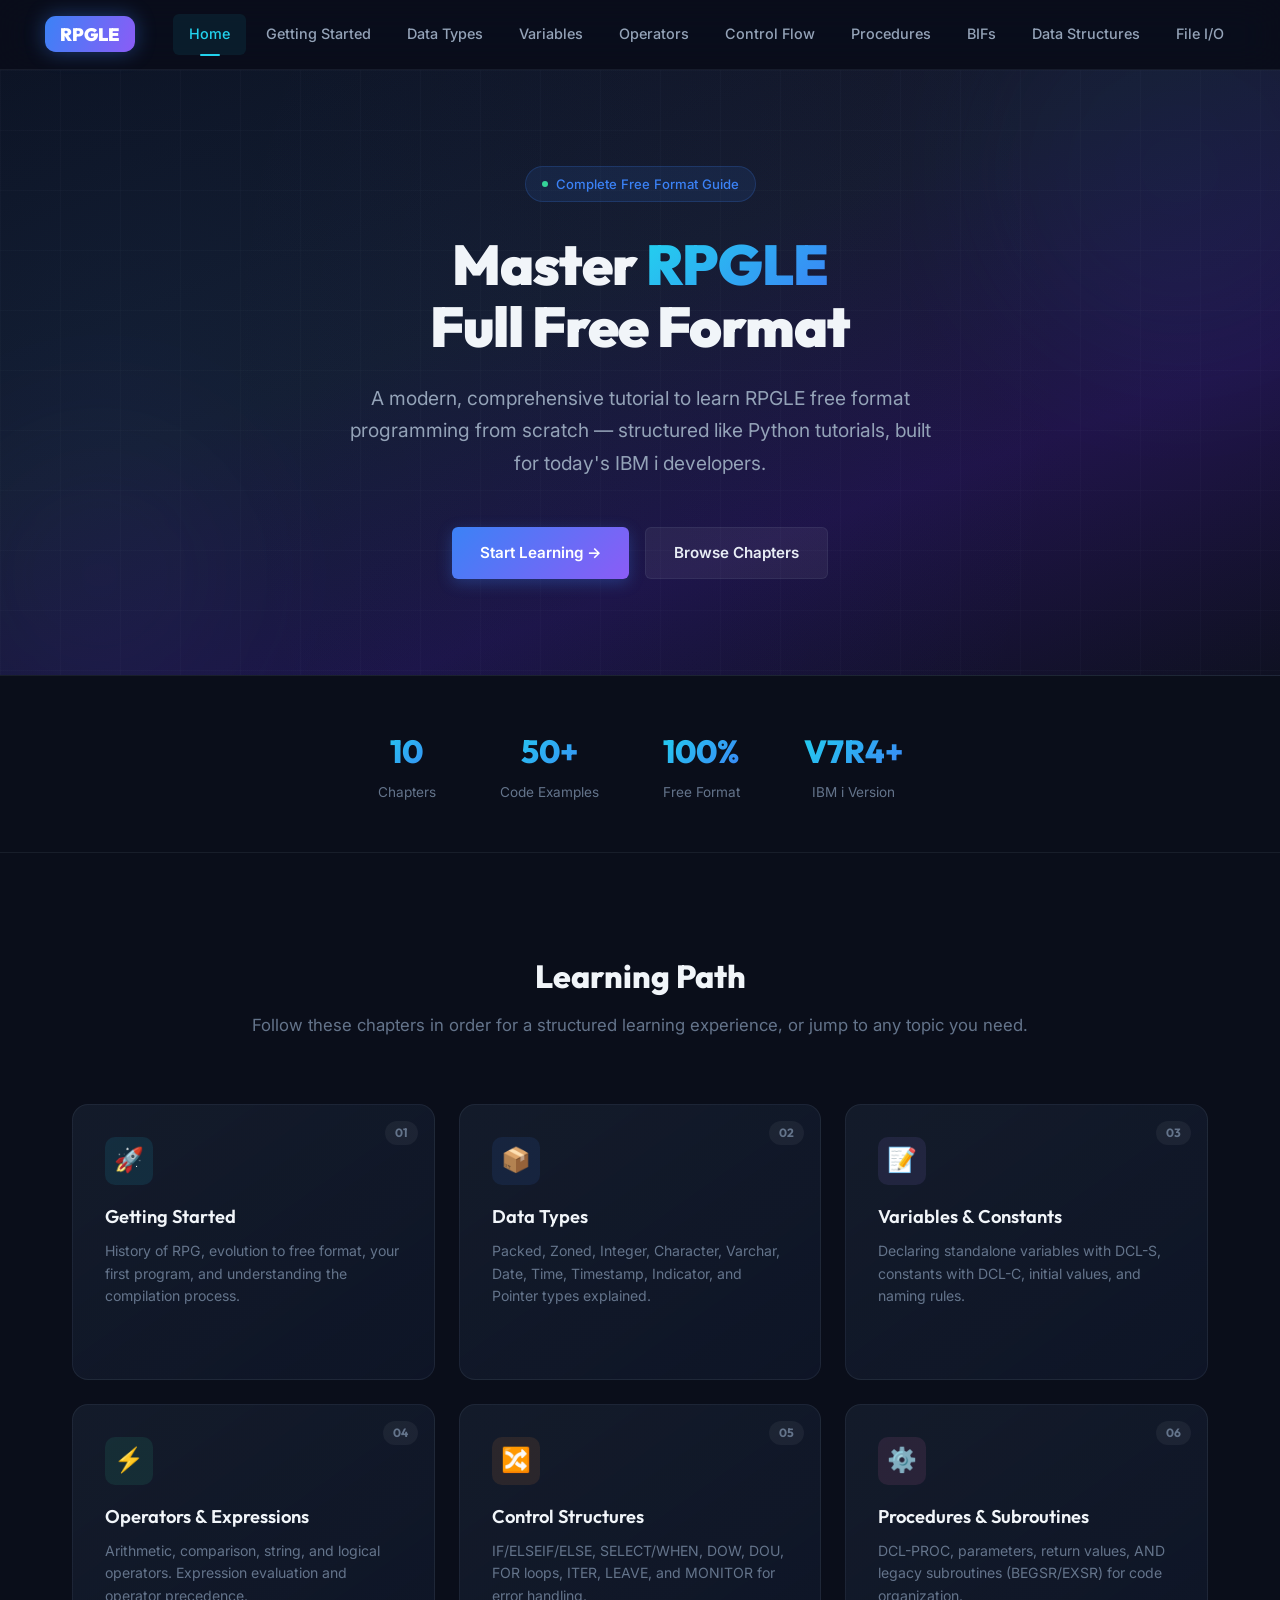
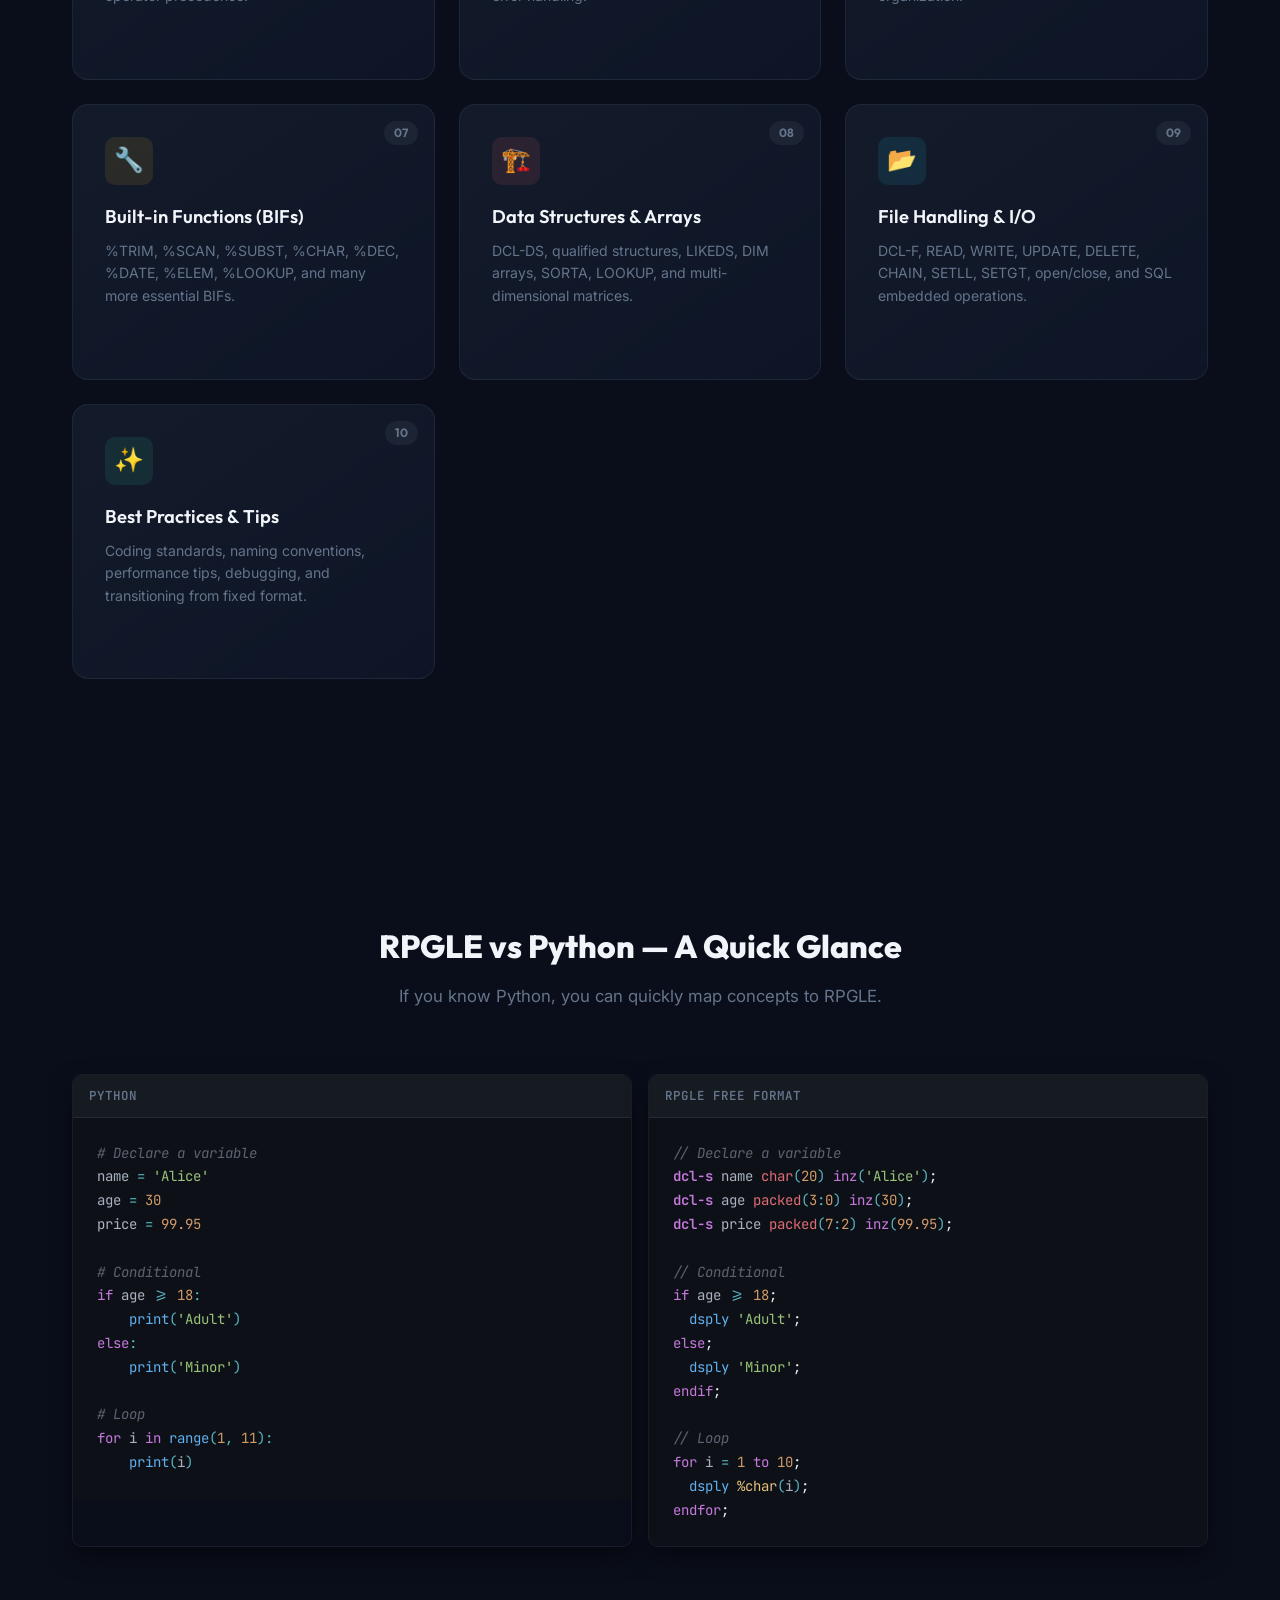
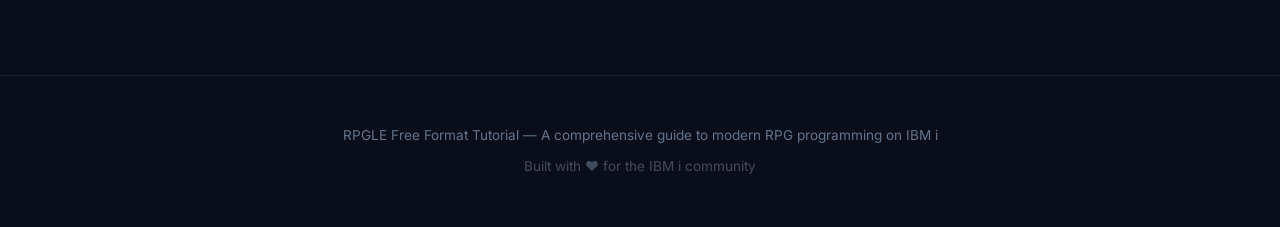
==== commit d1cb02c8: "Add Subroutines and expanded Array sections" ====
--- a/index.html
+++ b/index.html
@@ -157,8 +157,8 @@
         <a href="pages/procedures.html" class="topic-card card-pink fade-in">
           <span class="card-number">06</span>
           <div class="card-icon">⚙️</div>
-          <h3>Procedures & Subprocedures</h3>
-          <p>DCL-PROC, DCL-PI, DCL-PR, parameters, return values, local vs global scope, and modular programming.</p>
+          <h3>Procedures & Subroutines</h3>
+          <p>DCL-PROC, parameters, return values, AND legacy subroutines (BEGSR/EXSR) for code organization.</p>
           <div class="card-arrow">Learn more →</div>
         </a>
 
@@ -175,8 +175,8 @@
         <a href="pages/data-structures.html" class="topic-card card-red fade-in">
           <span class="card-number">08</span>
           <div class="card-icon">🏗️</div>
-          <h3>Data Structures</h3>
-          <p>DCL-DS, qualified data structures, LIKEDS, DIM arrays, nested structures, and externally described DS.</p>
+          <h3>Data Structures & Arrays</h3>
+          <p>DCL-DS, qualified structures, LIKEDS, DIM arrays, SORTA, LOOKUP, and multi-dimensional matrices.</p>
           <div class="card-arrow">Learn more →</div>
         </a>
 
